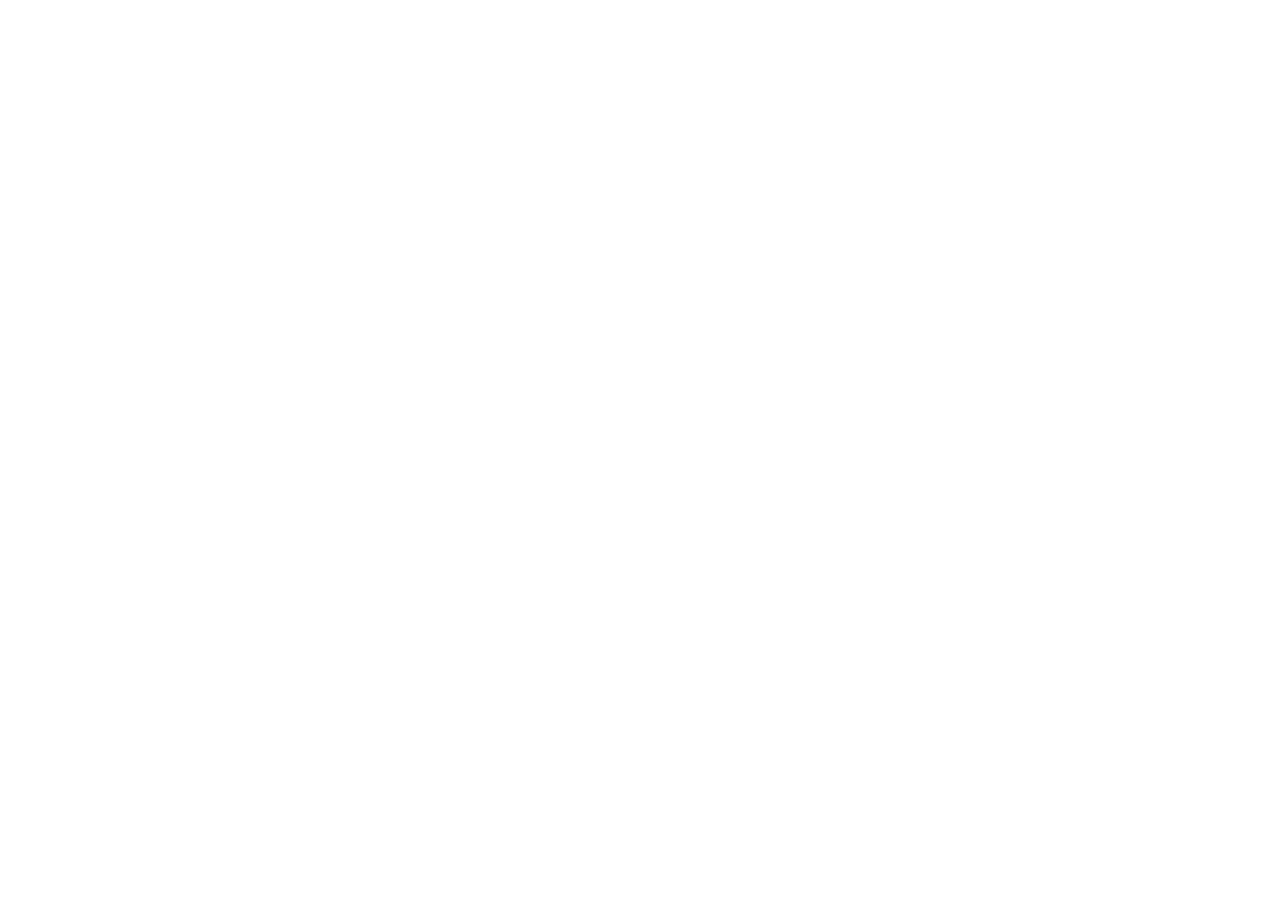
==== index.html @ cfa7f323 "Inizializzazione file" ====
<!DOCTYPE html>
<html lang="en">
<head>
    <meta charset="UTF-8">
    <meta http-equiv="X-UA-Compatible" content="IE=edge">
    <meta name="viewport" content="width=device-width, initial-scale=1.0">
    <title>Boolando</title>

    <link rel="stylesheet" href="css/style.css">

    <link rel="preconnect" href="https://fonts.googleapis.com">
    <link rel="preconnect" href="https://fonts.gstatic.com" crossorigin>
    <link href="https://fonts.googleapis.com/css2?family=Roboto:wght@300;500&display=swap" rel="stylesheet">

</head>
<body>

    <!-- menu fixed -->
    <header>

    </header>
    <!-- menu fixed -->

    <!-- main -->
    <main>

        <!-- prima riga -->
        <section>

        </section>
        <!-- prima riga -->

        <!-- seconda riga -->
        <section>

        </section>
        <!-- seconda riga -->


    </main>
    <!-- main -->

    <!-- footer -->
    <footer>
        
    </footer>
    <!-- footer -->

    
</body>
</html>
---- css/style.css ----
*{
    margin: 0;
    padding: 0;
    box-sizing: border-box;
}


/* GENERALI */
body{
    font-family: 'Roboto', sans-serif;
}


/* HEADER */


/* MAIN */


/* FOOTER */
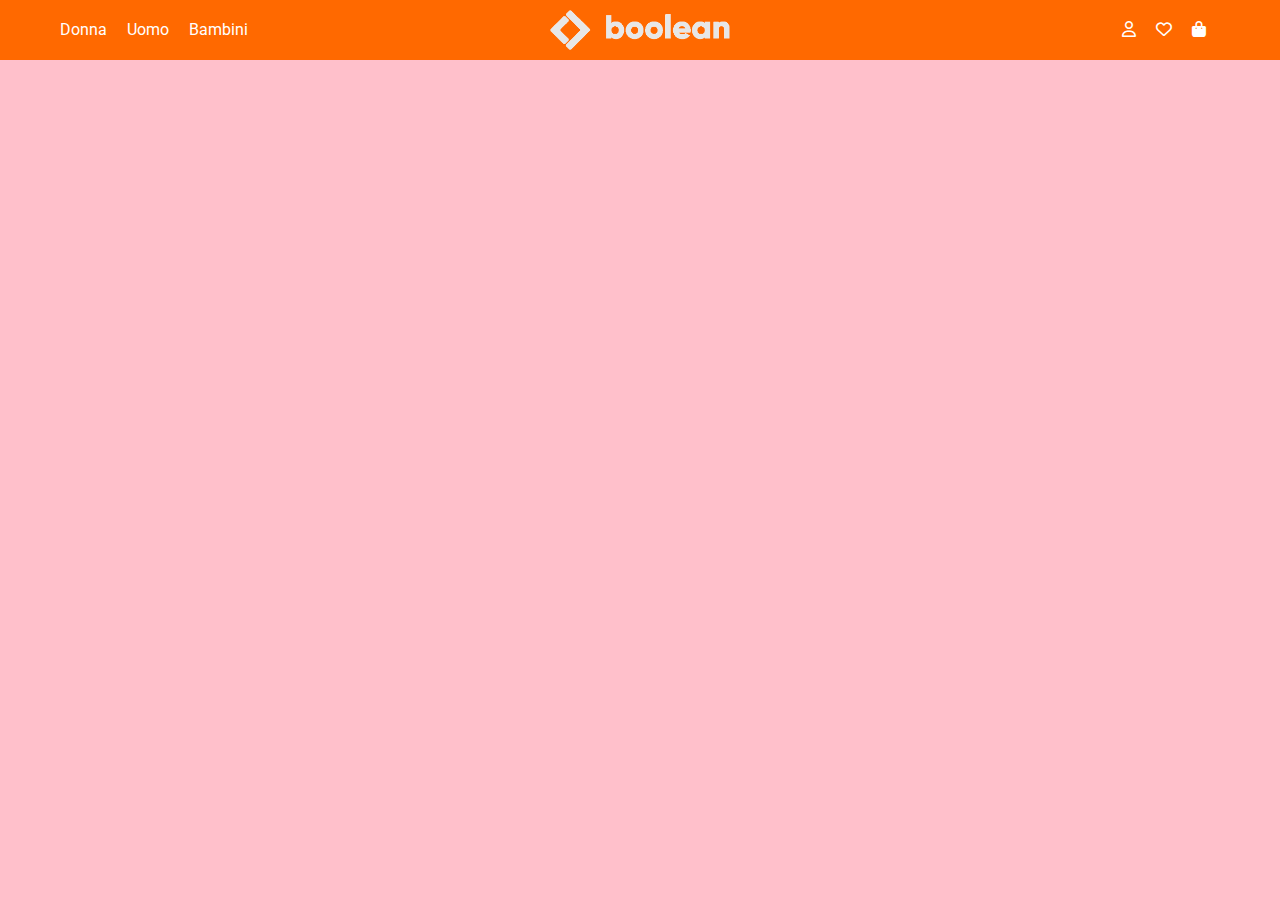
==== commit 9738af44: "Header completato" ====
--- a/index.html
+++ b/index.html
@@ -12,12 +12,37 @@
     <link rel="preconnect" href="https://fonts.gstatic.com" crossorigin>
     <link href="https://fonts.googleapis.com/css2?family=Roboto:wght@300;500&display=swap" rel="stylesheet">
 
+    <link rel="stylesheet" href="https://cdnjs.cloudflare.com/ajax/libs/font-awesome/6.2.1/css/all.min.css">
 </head>
 <body>
 
     <!-- menu fixed -->
     <header>
+        <div class="menu container flex-container">
 
+            <ul class="flex-container">
+                <li>Donna</li>
+                <li>Uomo</li>
+                <li>Bambini</li>
+            </ul>
+
+            <img src="img/boolean-logo.png" alt="logo-boolean">
+
+            <ul class="flex-container">
+                <li>
+                    <i class="fa-regular fa-user"></i>
+                </li>   
+
+                <li>
+                    <i class="fa-regular fa-heart"></i>
+                </li>
+
+                <li>
+                    <i class="fa-solid fa-bag-shopping"></i>
+                </li>
+            </ul>
+
+        </div>
     </header>
     <!-- menu fixed -->
 
@@ -42,7 +67,7 @@
 
     <!-- footer -->
     <footer>
-        
+
     </footer>
     <!-- footer -->
 
--- a/css/style.css
+++ b/css/style.css
@@ -8,11 +8,45 @@
 /* GENERALI */
 body{
     font-family: 'Roboto', sans-serif;
+    margin-top:200px;
+    background-color: pink;
+}
+.flex-container{
+    display:flex;
+}
+.container{
+    max-width: 1200px;
+    margin:0 auto;
+}
+ul{
+    list-style-type: none;
 }
 
 
 /* HEADER */
-
+header{
+    background-color: #ff6900;
+    position: fixed;
+    top: 0;
+    left: 0;
+    width: 100%;
+    z-index: 30;
+}
+.menu{
+    justify-content: space-between;
+    padding:10px;
+}
+.menu img{
+    height:40px;
+    vertical-align: center;
+}
+.menu ul{
+    width:10%;
+}
+.menu ul li{
+    color:white;
+    padding:10px;
+}
 
 /* MAIN */
 
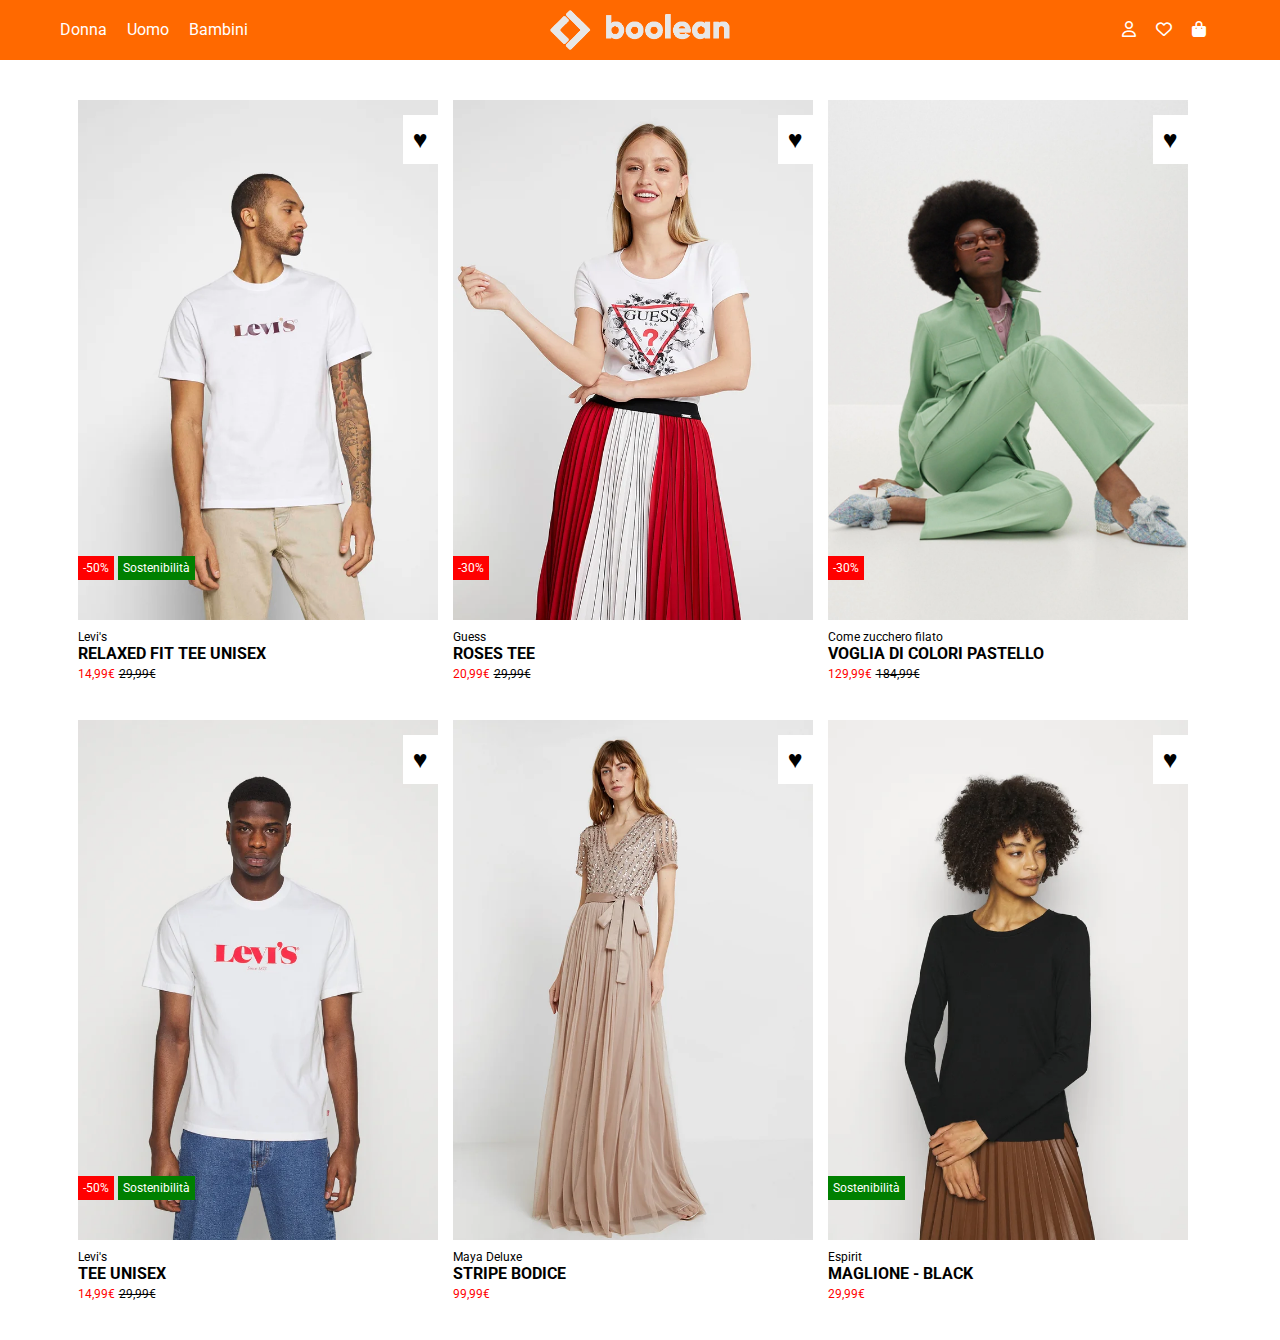
==== commit 319a8849: "Main completato" ====
--- a/index.html
+++ b/index.html
@@ -50,14 +50,136 @@
     <main>
 
         <!-- prima riga -->
-        <section>
+        <section class="flex-container container">
+
+            <div class="box">
+
+                <img src="img/1.webp" alt="primo-capo">
+                <img src="img/1b.webp" alt="primo-capo-2">
+                
+                <div class="discount">
+                    -50%
+                </div>
+
+                <div class="info">
+                    Sostenibilità
+                </div>
+
+                <div class="heart">
+                    &hearts;
+                </div>
+
+                <div class="description">
+                    <p>Levi's</p>
+                    <h4>RELAXED FIT TEE UNISEX</h4>
+                    <span class="red">14,99€</span>
+                    <span class="sbarrato">29,99€</span>
+                </div>
+            </div>
+
+            <div class="box">
+                <img src="img/2.webp" alt="secondo-capo">
+                <img src="img/2b.webp" alt="secondo-capo">
+                
+                <div class="discount">
+                    -30%
+                </div>
+
+                <div class="heart">
+                    &hearts;
+                </div>
+
+                <p>Guess</p>
+                <h4>ROSES TEE</h4>
+                <span class="red">20,99€</span>
+                <span class="sbarrato">29,99€</span>
+
+            </div>
+
+            <div class="box">
+                <img src="img/3.webp" alt="terzo-capo">
+                <img src="img/3b.webp" alt="terzo-capo">
+                
+                <div class="discount">
+                    -30%
+                </div>
+
+                <div class="heart">
+                    &hearts;
+                </div>
+
+                <p>Come zucchero filato</p>
+                <h4>VOGLIA DI COLORI PASTELLO</h4>
+                <span class="red">129,99€</span>
+                <span class="sbarrato">184,99€</span>
+
+            </div>
 
         </section>
         <!-- prima riga -->
 
         <!-- seconda riga -->
         <section>
+            <section class="flex-container container">
 
+                <div class="box">
+    
+                    <img src="img/4.webp" alt="quarto-capo">
+                    <img src="img/4b.webp" alt="quarto-capo-2">
+                    
+                    <div class="discount">
+                        -50%
+                    </div>
+    
+                    <div class="info">
+                        Sostenibilità
+                    </div>
+    
+                    <div class="heart">
+                        &hearts;
+                    </div>
+    
+                    <div class="description">
+                        <p>Levi's</p>
+                        <h4>TEE UNISEX</h4>
+                        <span class="red">14,99€</span>
+                        <span class="sbarrato">29,99€</span>
+                    </div>
+                </div>
+    
+                <div class="box">
+                    <img src="img/5.webp" alt="quinto-capo">
+                    <img src="img/5b.webp" alt="quinto-capo">
+                    
+                    <div class="heart">
+                        &hearts;
+                    </div>
+    
+                    <p>Maya Deluxe</p>
+                    <h4>STRIPE BODICE</h4>
+                    <span class="red">99,99€</span>
+                    
+    
+                </div>
+    
+                <div class="box">
+                    <img src="img/6.webp" alt="sesto-capo">
+                    <img src="img/6b.webp" alt="sesto-capo">
+                    
+                    <div class="info">
+                        Sostenibilità
+                    </div>
+    
+                    <div class="heart">
+                        &hearts;
+                    </div>
+    
+                    <p>Espirit</p>
+                    <h4>MAGLIONE - BLACK</h4>
+                    <span class="red">29,99€</span>    
+                </div>
+    
+            </section>
         </section>
         <!-- seconda riga -->
 
--- a/css/style.css
+++ b/css/style.css
@@ -8,8 +8,7 @@
 /* GENERALI */
 body{
     font-family: 'Roboto', sans-serif;
-    margin-top:200px;
-    background-color: pink;
+    margin-top:100px;
 }
 .flex-container{
     display:flex;
@@ -49,6 +48,66 @@
 }
 
 /* MAIN */
+section{
+    justify-content: center;
+}
+.box{
+    width: 30%;
+    height: 600px;
+    margin-right: 15px;
+    margin-bottom: 20px;
+    position:relative;
+    padding-top:530px;
+}
+.box img{
+    width:100%;
+    position:absolute;
+    top:0;
+    left:0;
+}
+.box img:nth-of-type(1){
+  z-index: 1;
+}
+.box img:nth-of-type(1):hover{
+    opacity: 0;
+}
+.box .discount, .box .info{
+    position: absolute;
+    left:0;
+    bottom:120px;
+    background-color: red;
+    color:white;
+    font-size:12px;
+    padding:5px;
+    z-index: 2;
+}
+.box .info{
+    left:40px;
+    background-color: green;
+}
+.box .heart{
+    right:0;
+    top:15px;
+    background-color: white;
+    color:black;
+    position: absolute;
+    text-align: center;
+    font-size: 25px;
+    padding:10px;
+    z-index: 2;
+}
 
+.box p, .box span{
+    font-size: 12px;
+}
+.red{
+    color:red;
+}
+.sbarrato{
+    text-decoration: line-through;
+}
+.box:nth-last-of-type(1) .info{
+    left:0;
+}
 
 /* FOOTER */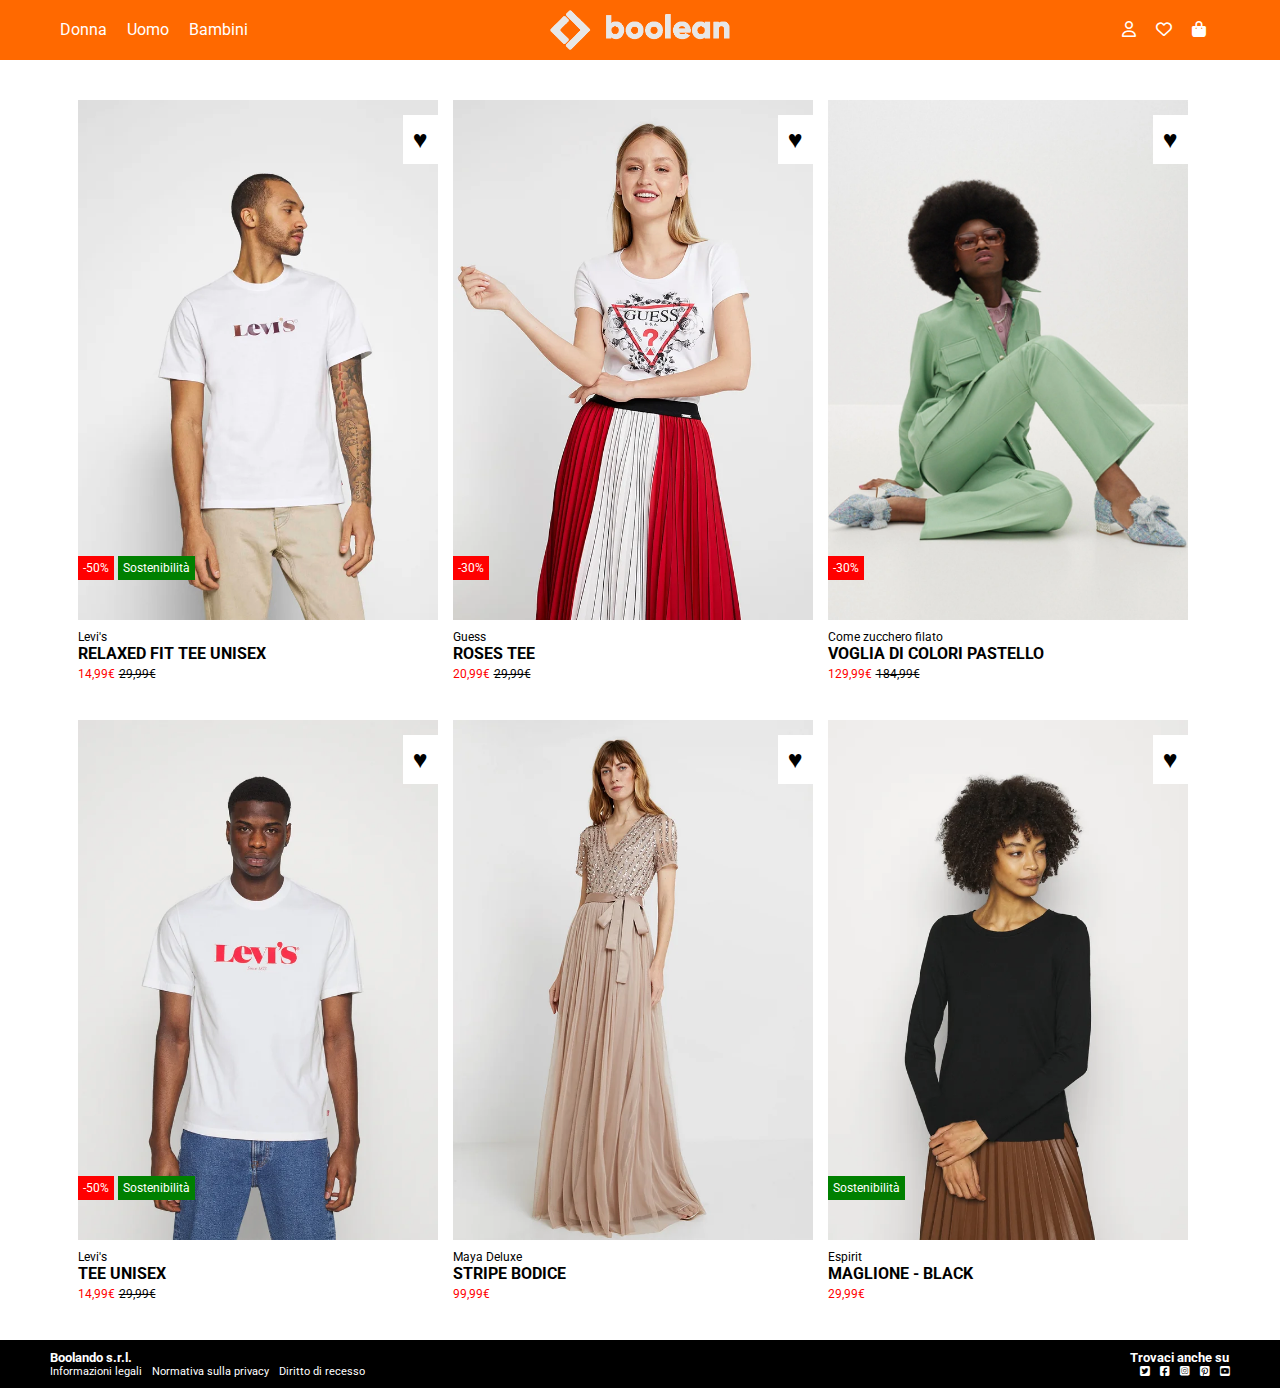
==== commit be7358e9: "Esercizio completato" ====
--- a/index.html
+++ b/index.html
@@ -119,77 +119,93 @@
         <!-- prima riga -->
 
         <!-- seconda riga -->
-        <section>
-            <section class="flex-container container">
-
-                <div class="box">
-    
-                    <img src="img/4.webp" alt="quarto-capo">
-                    <img src="img/4b.webp" alt="quarto-capo-2">
-                    
-                    <div class="discount">
-                        -50%
-                    </div>
-    
-                    <div class="info">
-                        Sostenibilità
-                    </div>
-    
-                    <div class="heart">
-                        &hearts;
-                    </div>
-    
-                    <div class="description">
-                        <p>Levi's</p>
-                        <h4>TEE UNISEX</h4>
-                        <span class="red">14,99€</span>
-                        <span class="sbarrato">29,99€</span>
-                    </div>
-                </div>
-    
-                <div class="box">
-                    <img src="img/5.webp" alt="quinto-capo">
-                    <img src="img/5b.webp" alt="quinto-capo">
-                    
-                    <div class="heart">
-                        &hearts;
-                    </div>
-    
-                    <p>Maya Deluxe</p>
-                    <h4>STRIPE BODICE</h4>
-                    <span class="red">99,99€</span>
-                    
-    
-                </div>
-    
-                <div class="box">
-                    <img src="img/6.webp" alt="sesto-capo">
-                    <img src="img/6b.webp" alt="sesto-capo">
-                    
-                    <div class="info">
-                        Sostenibilità
-                    </div>
-    
-                    <div class="heart">
-                        &hearts;
-                    </div>
-    
-                    <p>Espirit</p>
-                    <h4>MAGLIONE - BLACK</h4>
-                    <span class="red">29,99€</span>    
-                </div>
-    
-            </section>
+        <section class="flex-container container">
+
+            <div class="box">
+
+                <img src="img/4.webp" alt="quarto-capo">
+                <img src="img/4b.webp" alt="quarto-capo-2">
+                
+                <div class="discount">
+                    -50%
+                </div>
+
+                <div class="info">
+                    Sostenibilità
+                </div>
+
+                <div class="heart">
+                    &hearts;
+                </div>
+
+                <div class="description">
+                    <p>Levi's</p>
+                    <h4>TEE UNISEX</h4>
+                    <span class="red">14,99€</span>
+                    <span class="sbarrato">29,99€</span>
+                </div>
+            </div>
+
+            <div class="box">
+                <img src="img/5.webp" alt="quinto-capo">
+                <img src="img/5b.webp" alt="quinto-capo">
+                
+                <div class="heart">
+                    &hearts;
+                </div>
+
+                <p>Maya Deluxe</p>
+                <h4>STRIPE BODICE</h4>
+                <span class="red">99,99€</span>
+                
+
+            </div>
+
+            <div class="box">
+                <img src="img/6.webp" alt="sesto-capo">
+                <img src="img/6b.webp" alt="sesto-capo">
+                
+                <div class="info">
+                    Sostenibilità
+                </div>
+
+                <div class="heart">
+                    &hearts;
+                </div>
+
+                <p>Espirit</p>
+                <h4>MAGLIONE - BLACK</h4>
+                <span class="red">29,99€</span>    
+            </div>
         </section>
         <!-- seconda riga -->
 
-
     </main>
     <!-- main -->
 
     <!-- footer -->
     <footer>
-
+        <div class="piede container flex-container">
+            <div>
+                <h5>Boolando s.r.l.</h5>
+                <ul class="flex-container">
+                    <li>Informazioni legali</li>
+                    <li>Normativa sulla privacy</li>
+                    <li>Diritto di recesso</li>
+                </ul>
+            </div>
+
+            <div>
+                <h5>Trovaci anche su</h5>
+                <ul class="flex-container">
+                    <li><i class="fa-brands fa-square-twitter"></i></li>
+                    <li><i class="fa-brands fa-square-facebook"></i></li>
+                    <li><i class="fa-brands fa-square-instagram"></i></li>
+                    <li><i class="fa-brands fa-square-pinterest"></i></li>
+                    <li><i class="fa-brands fa-square-youtube"></i></li>
+                </ul>
+            </div>
+        </div>
     </footer>
     <!-- footer -->
 
--- a/css/style.css
+++ b/css/style.css
@@ -110,4 +110,20 @@
     left:0;
 }
 
-/* FOOTER */+/* FOOTER */
+footer{
+    background-color: black;
+}
+.piede{
+    color:white;
+    justify-content: space-between;
+    padding: 10px;
+}
+.piede ul li{
+    font-size: 11px;
+    padding-right: 10px;
+}
+.piede div:nth-last-of-type(1) ul li{
+    padding-right: 0;
+    padding-left: 10px;
+}